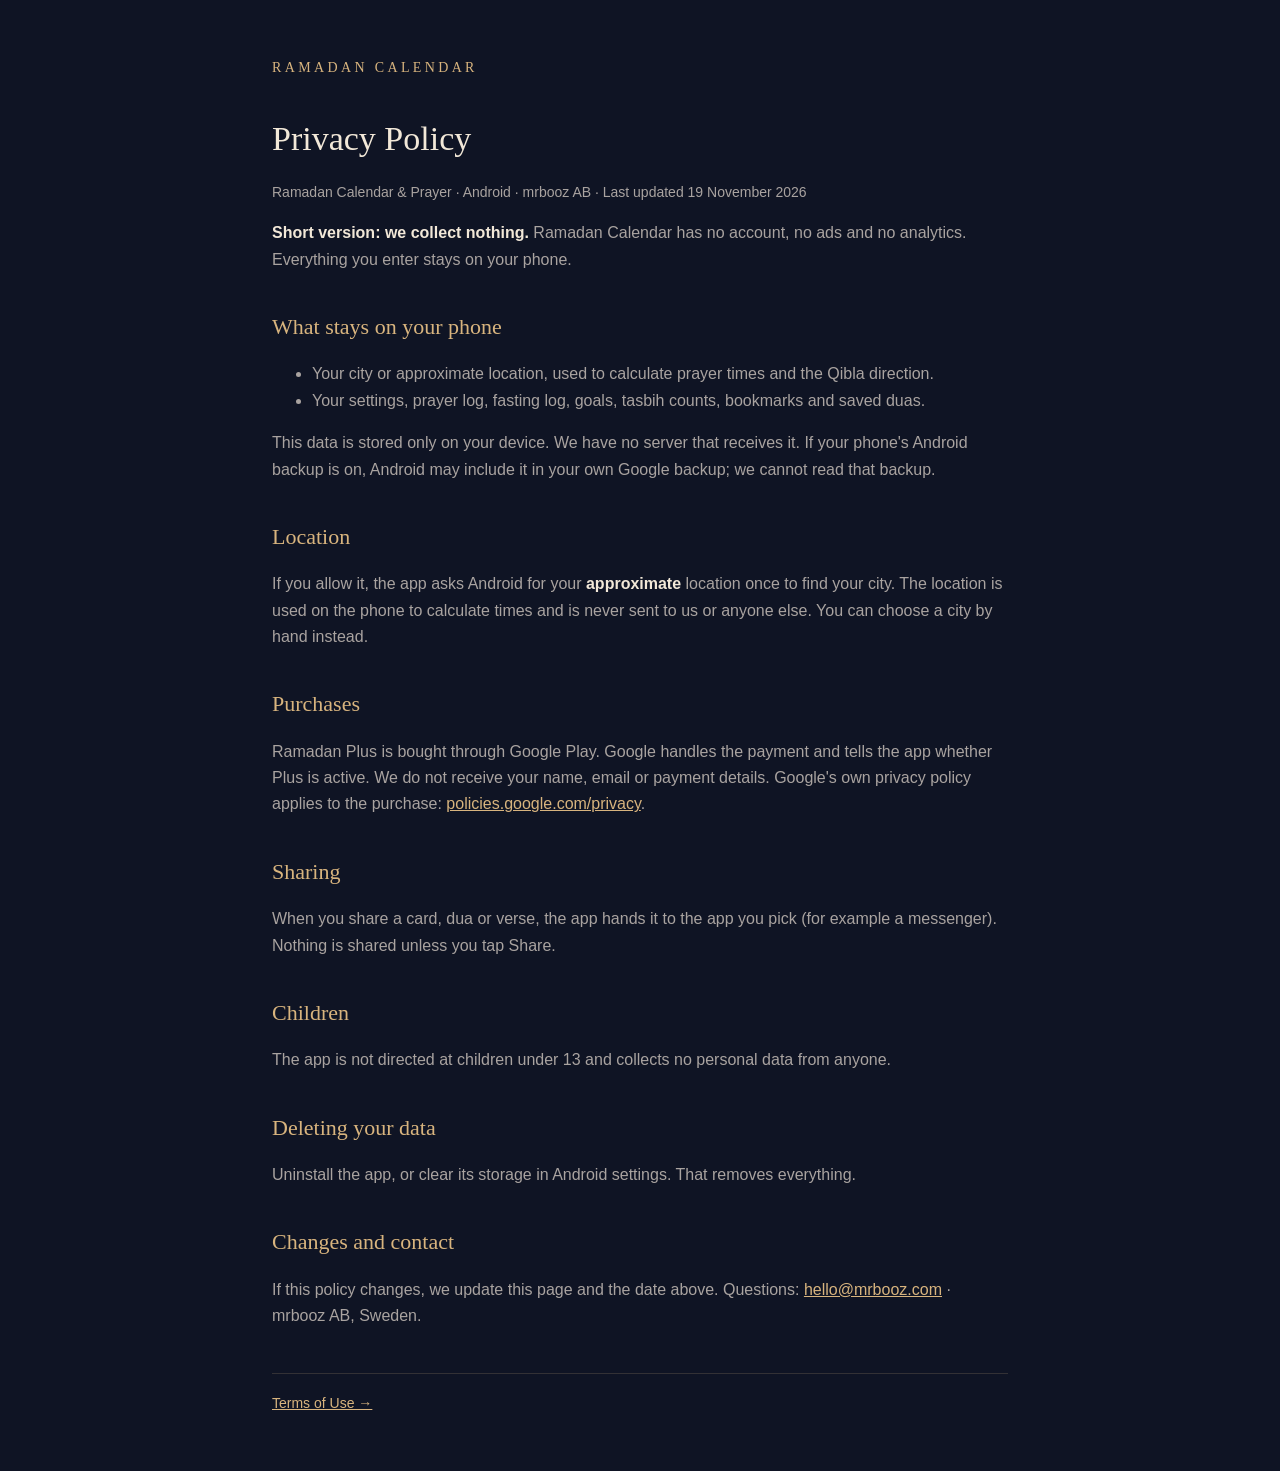
==== index.html @ 78e8bfba "Privacy policy and terms for Ramadan Calendar" ====
<!doctype html>
<html lang="en"><head><meta charset="utf-8"><meta name="viewport" content="width=device-width,initial-scale=1">
<title>Ramadan Calendar — Privacy Policy</title><link rel="stylesheet" href="style.css"></head><body><main>
<div class="mark">RAMADAN CALENDAR</div>
<h1>Privacy Policy</h1>
<p class="sub">Ramadan Calendar &amp; Prayer · Android · mrbooz AB · Last updated 19 November 2026</p>

<p><strong>Short version: we collect nothing.</strong> Ramadan Calendar has no account, no ads and no analytics. Everything you enter stays on your phone.</p>

<h2>What stays on your phone</h2>
<ul>
<li>Your city or approximate location, used to calculate prayer times and the Qibla direction.</li>
<li>Your settings, prayer log, fasting log, goals, tasbih counts, bookmarks and saved duas.</li>
</ul>
<p>This data is stored only on your device. We have no server that receives it. If your phone's Android backup is on, Android may include it in your own Google backup; we cannot read that backup.</p>

<h2>Location</h2>
<p>If you allow it, the app asks Android for your <strong>approximate</strong> location once to find your city. The location is used on the phone to calculate times and is never sent to us or anyone else. You can choose a city by hand instead.</p>

<h2>Purchases</h2>
<p>Ramadan Plus is bought through Google Play. Google handles the payment and tells the app whether Plus is active. We do not receive your name, email or payment details. Google's own privacy policy applies to the purchase: <a href="https://policies.google.com/privacy">policies.google.com/privacy</a>.</p>

<h2>Sharing</h2>
<p>When you share a card, dua or verse, the app hands it to the app you pick (for example a messenger). Nothing is shared unless you tap Share.</p>

<h2>Children</h2>
<p>The app is not directed at children under 13 and collects no personal data from anyone.</p>

<h2>Deleting your data</h2>
<p>Uninstall the app, or clear its storage in Android settings. That removes everything.</p>

<h2>Changes and contact</h2>
<p>If this policy changes, we update this page and the date above. Questions: <a href="mailto:hello@mrbooz.com">hello@mrbooz.com</a> · mrbooz AB, Sweden.</p>
<nav><a href="terms.html">Terms of Use →</a></nav>
</main></body></html>
---- style.css ----
:root{--bg:#0F1424;--ink:#F2E8D8;--ink2:#A9A3A0;--line:rgba(216,180,126,.18);--gold:#D8B47E}
body{margin:0;background:var(--bg);color:var(--ink);font:16px/1.65 -apple-system,BlinkMacSystemFont,"Segoe UI",Roboto,sans-serif;padding:56px 18px}
main{max-width:46rem;margin:0 auto}
.mark{font-family:Georgia,serif;letter-spacing:.24em;font-size:14px;color:var(--gold);margin-bottom:32px}
h1{font-family:Georgia,serif;font-weight:400;font-size:34px;margin:0 0 6px}
h2{font-family:Georgia,serif;font-weight:400;font-size:22px;margin:36px 0 8px;color:var(--gold)}
p,li{color:var(--ink2)} strong{color:var(--ink)}
a{color:var(--gold)} .sub{color:var(--ink2);font-size:14px}
nav{margin-top:44px;padding-top:18px;border-top:1px solid var(--line);font-size:14px}
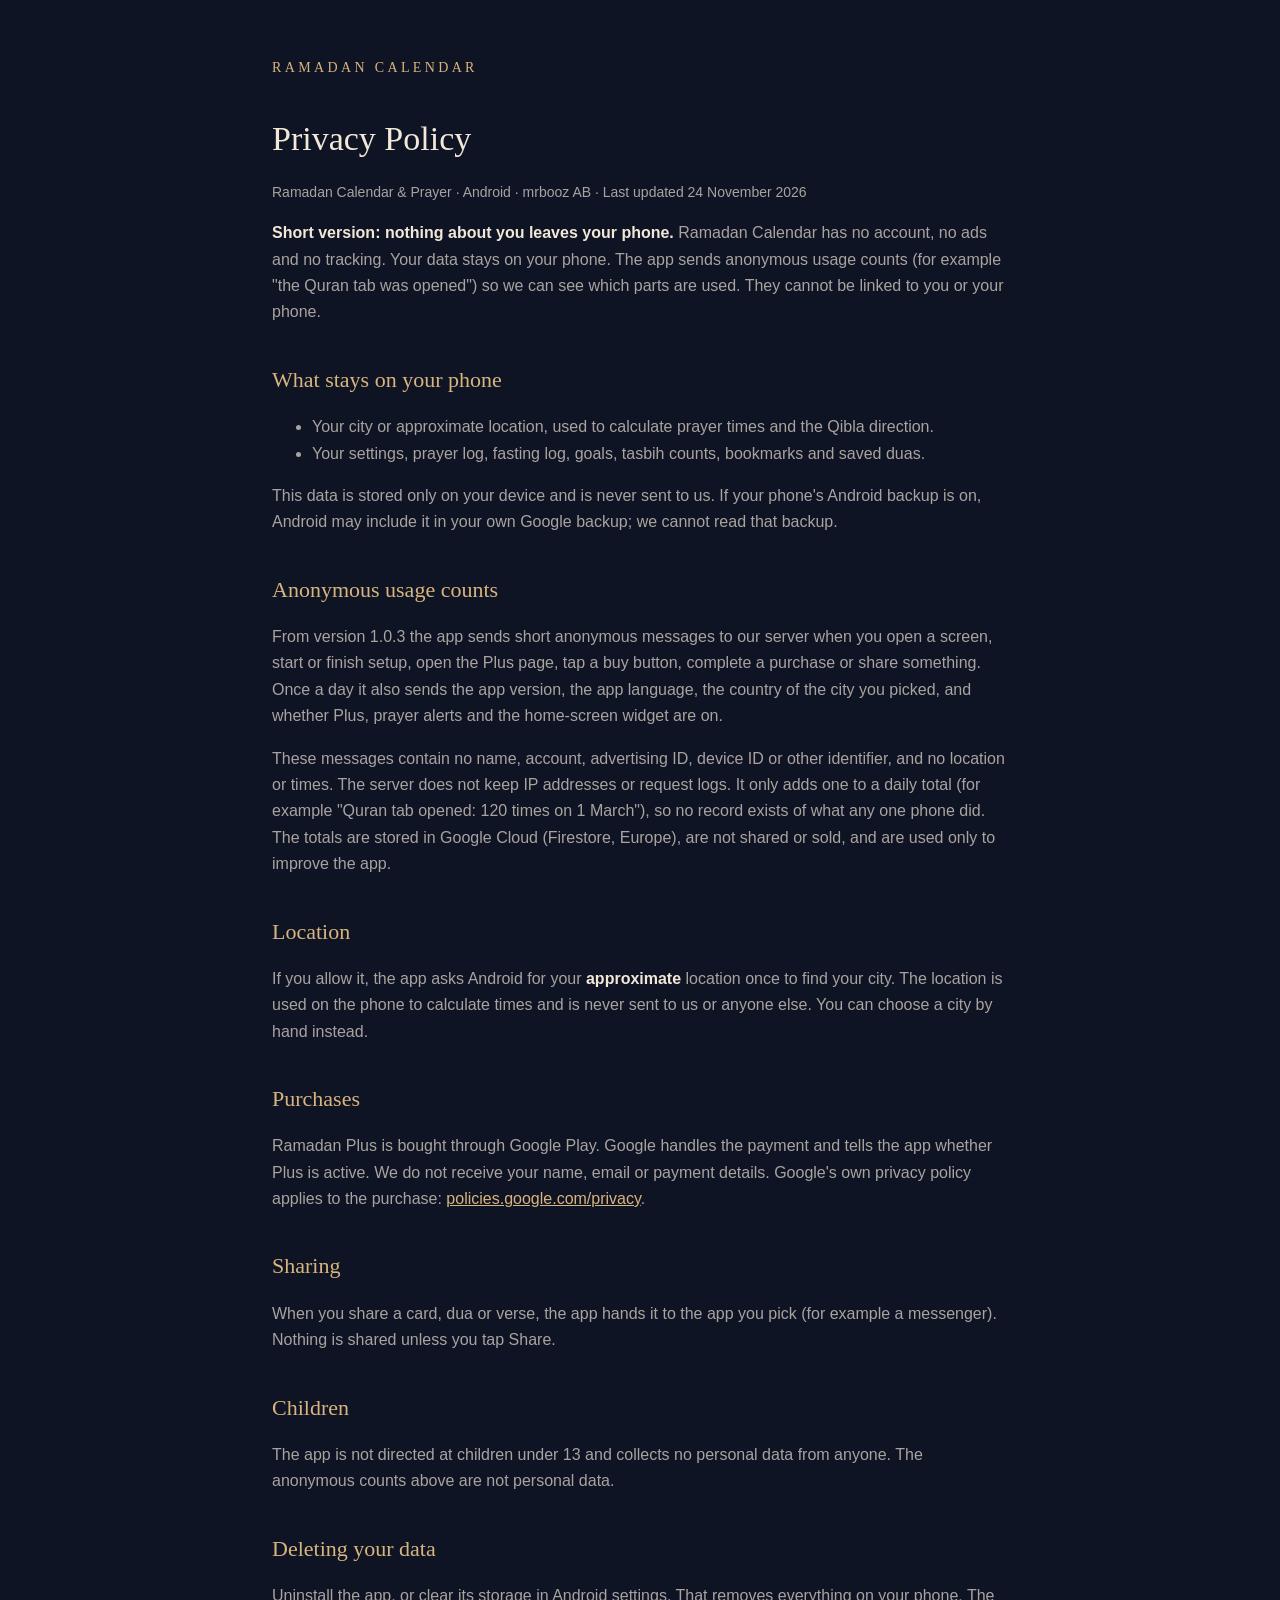
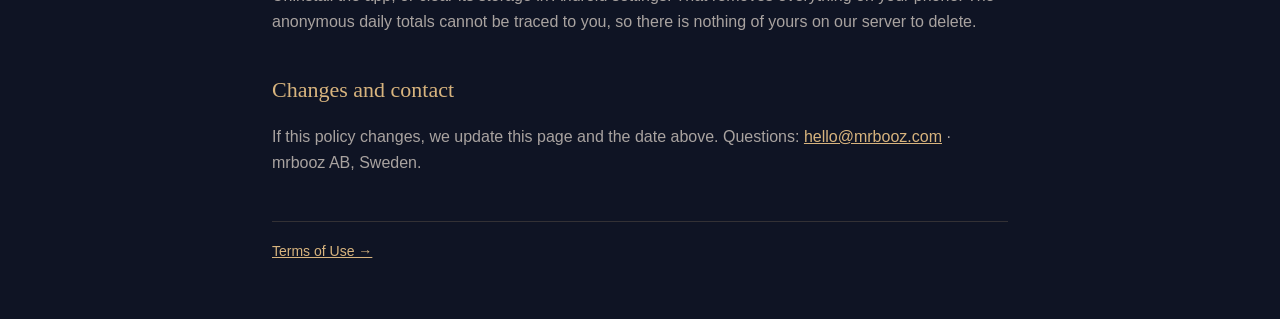
==== commit 4dcb4d74: "Privacy: anonymous usage counts from 1.0.3 Co-Authored-By: Claude Opus 5.5 <noreply@anthropic.com>" ====
--- a/index.html
+++ b/index.html
@@ -3,17 +3,20 @@
 <title>Ramadan Calendar — Privacy Policy</title><link rel="stylesheet" href="style.css"></head><body><main>
 <div class="mark">RAMADAN CALENDAR</div>
 <h1>Privacy Policy</h1>
-<p class="sub">Ramadan Calendar &amp; Prayer · Android · mrbooz AB · Last updated 19 November 2026</p>
+<p class="sub">Ramadan Calendar &amp; Prayer · Android · mrbooz AB · Last updated 24 November 2026</p>
 
-<p><strong>Short version: we collect nothing.</strong> Ramadan Calendar has no account, no ads and no analytics. Everything you enter stays on your phone.</p>
+<p><strong>Short version: nothing about you leaves your phone.</strong> Ramadan Calendar has no account, no ads and no tracking. Your data stays on your phone. The app sends anonymous usage counts (for example "the Quran tab was opened") so we can see which parts are used. They cannot be linked to you or your phone.</p>
 
 <h2>What stays on your phone</h2>
 <ul>
 <li>Your city or approximate location, used to calculate prayer times and the Qibla direction.</li>
 <li>Your settings, prayer log, fasting log, goals, tasbih counts, bookmarks and saved duas.</li>
 </ul>
-<p>This data is stored only on your device. We have no server that receives it. If your phone's Android backup is on, Android may include it in your own Google backup; we cannot read that backup.</p>
+<p>This data is stored only on your device and is never sent to us. If your phone's Android backup is on, Android may include it in your own Google backup; we cannot read that backup.</p>
 
+<h2>Anonymous usage counts</h2>
+<p>From version 1.0.3 the app sends short anonymous messages to our server when you open a screen, start or finish setup, open the Plus page, tap a buy button, complete a purchase or share something. Once a day it also sends the app version, the app language, the country of the city you picked, and whether Plus, prayer alerts and the home-screen widget are on.</p>
+<p>These messages contain no name, account, advertising ID, device ID or other identifier, and no location or times. The server does not keep IP addresses or request logs. It only adds one to a daily total (for example "Quran tab opened: 120 times on 1 March"), so no record exists of what any one phone did. The totals are stored in Google Cloud (Firestore, Europe), are not shared or sold, and are used only to improve the app.</p>
 <h2>Location</h2>
 <p>If you allow it, the app asks Android for your <strong>approximate</strong> location once to find your city. The location is used on the phone to calculate times and is never sent to us or anyone else. You can choose a city by hand instead.</p>
 
@@ -24,10 +27,10 @@
 <p>When you share a card, dua or verse, the app hands it to the app you pick (for example a messenger). Nothing is shared unless you tap Share.</p>
 
 <h2>Children</h2>
-<p>The app is not directed at children under 13 and collects no personal data from anyone.</p>
+<p>The app is not directed at children under 13 and collects no personal data from anyone. The anonymous counts above are not personal data.</p>
 
 <h2>Deleting your data</h2>
-<p>Uninstall the app, or clear its storage in Android settings. That removes everything.</p>
+<p>Uninstall the app, or clear its storage in Android settings. That removes everything on your phone. The anonymous daily totals cannot be traced to you, so there is nothing of yours on our server to delete.</p>
 
 <h2>Changes and contact</h2>
 <p>If this policy changes, we update this page and the date above. Questions: <a href="mailto:hello@mrbooz.com">hello@mrbooz.com</a> · mrbooz AB, Sweden.</p>
